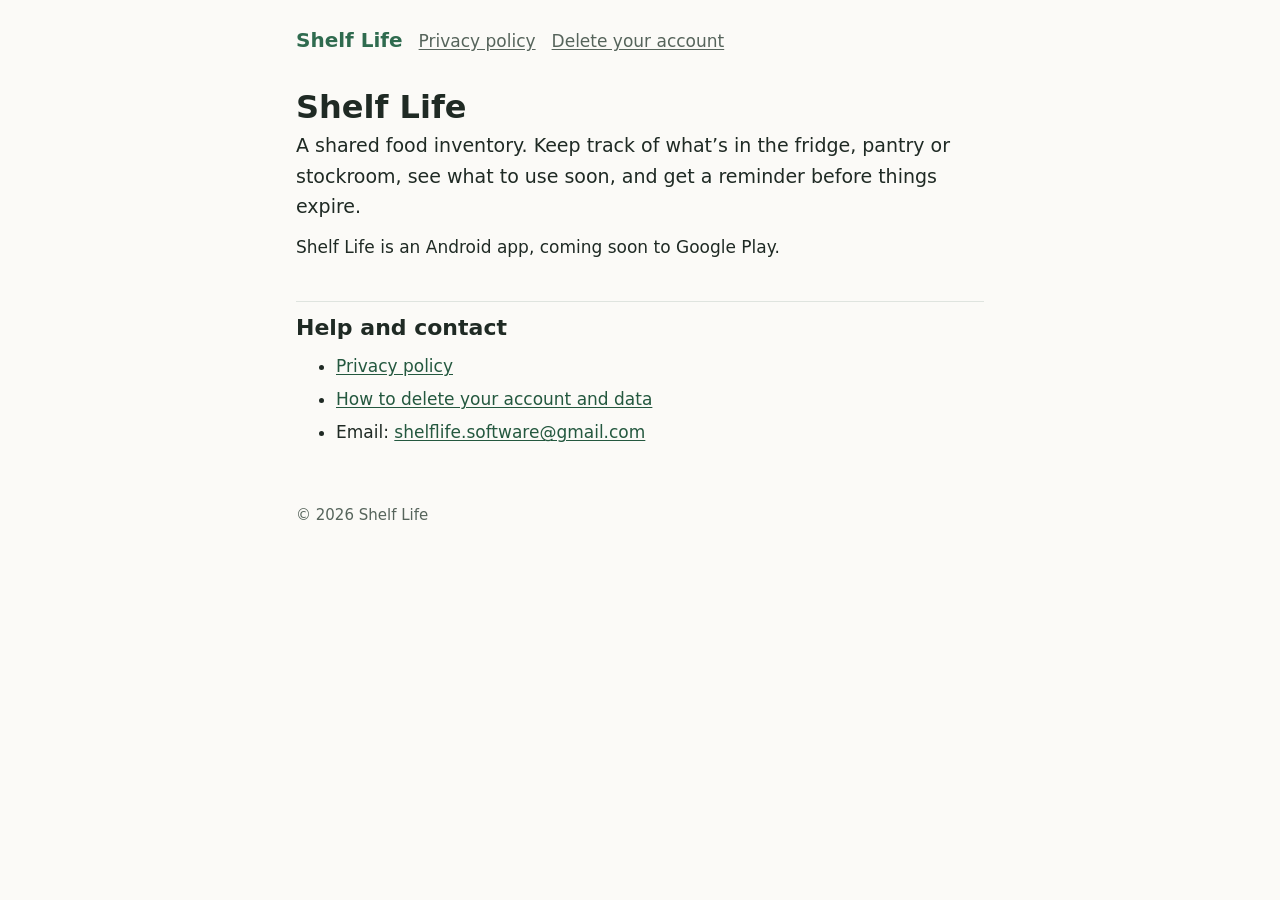
==== index.html @ 1d81137d "Shelf Life info pages" ====
<!doctype html>
<html lang="en">
<head>
  <meta charset="utf-8">
  <meta name="viewport" content="width=device-width, initial-scale=1">
  <title>Shelf Life</title>
  <meta name="description" content="Shelf Life: a shared food inventory for households and businesses.">
  <link rel="stylesheet" href="style.css">
</head>
<body>
  <a class="skip" href="#main">Skip to content</a>
  <header class="site">
    <a class="name" href="./">Shelf Life</a>
    <nav aria-label="Pages">
      <a href="privacy.html">Privacy policy</a>
      <a href="delete-account.html">Delete your account</a>
    </nav>
  </header>

  <main id="main">
    <h1>Shelf Life</h1>
    <p class="lead">A shared food inventory. Keep track of what’s in the fridge, pantry or stockroom,
      see what to use soon, and get a reminder before things expire.</p>
    <p>Shelf Life is an Android app, coming soon to Google Play.</p>

    <h2>Help and contact</h2>
    <ul>
      <li><a href="privacy.html">Privacy policy</a></li>
      <li><a href="delete-account.html">How to delete your account and data</a></li>
      <li>Email: <a href="mailto:shelflife.software@gmail.com">shelflife.software@gmail.com</a></li>
    </ul>
  </main>

  <footer class="site">
    <p>© 2026 Shelf Life</p>
  </footer>
</body>
</html>
---- style.css ----
/* Shelf Life public pages (privacy policy, account deletion). */
:root {
  --bg: #fbfaf7;
  --surface: #ffffff;
  --text: #1f2a24;
  --muted: #56645b;
  --line: #dfe4df;
  --brand: #2f6b4f;
  --brand-soft: #e7f0eb;
  --link: #24583f;
}
@media (prefers-color-scheme: dark) {
  :root {
    --bg: #121714;
    --surface: #1a211d;
    --text: #e8ede9;
    --muted: #a7b3ab;
    --line: #2c3631;
    --brand: #7cc4a0;
    --brand-soft: #1f2e26;
    --link: #8fd3b0;
  }
}

* { box-sizing: border-box; }
html { -webkit-text-size-adjust: 100%; }
body {
  margin: 0;
  background: var(--bg);
  color: var(--text);
  font: 17px/1.6 system-ui, -apple-system, "Segoe UI", Roboto, sans-serif;
}
.skip {
  position: absolute; left: -999px; top: 0;
  background: var(--brand); color: var(--bg); padding: 8px 12px;
}
.skip:focus { left: 8px; }

header.site, main, footer.site { max-width: 720px; margin: 0 auto; padding: 0 16px; }
header.site { padding-top: 24px; padding-bottom: 8px; display: flex; gap: 16px; align-items: baseline; flex-wrap: wrap; }
header.site .name { font-weight: 700; font-size: 20px; color: var(--brand); text-decoration: none; }
header.site nav { display: flex; gap: 16px; flex-wrap: wrap; }
header.site nav a { color: var(--muted); }

h1 { font-size: 32px; line-height: 1.2; margin: 24px 0 4px; }
h2 { font-size: 22px; margin: 40px 0 8px; padding-top: 8px; border-top: 1px solid var(--line); }
h3 { font-size: 18px; margin: 24px 0 4px; }
p, ul, ol, table { margin: 0 0 12px; }
li { margin-bottom: 6px; }
a { color: var(--link); text-underline-offset: 2px; }
a:focus-visible { outline: 3px solid var(--brand); outline-offset: 2px; border-radius: 2px; }
.updated { color: var(--muted); margin-bottom: 24px; }
.lead { font-size: 19px; }

.box {
  background: var(--brand-soft);
  border-radius: 12px;
  padding: 16px 20px;
  margin: 16px 0;
}
.box p:last-child, .box ul:last-child, .box ol:last-child { margin-bottom: 0; }

.table-wrap { overflow-x: auto; }
table { border-collapse: collapse; width: 100%; background: var(--surface); }
th, td { text-align: left; vertical-align: top; padding: 10px 12px; border-bottom: 1px solid var(--line); }
th { font-size: 15px; color: var(--muted); font-weight: 600; }

footer.site { margin-top: 56px; padding-bottom: 40px; color: var(--muted); font-size: 15px; }
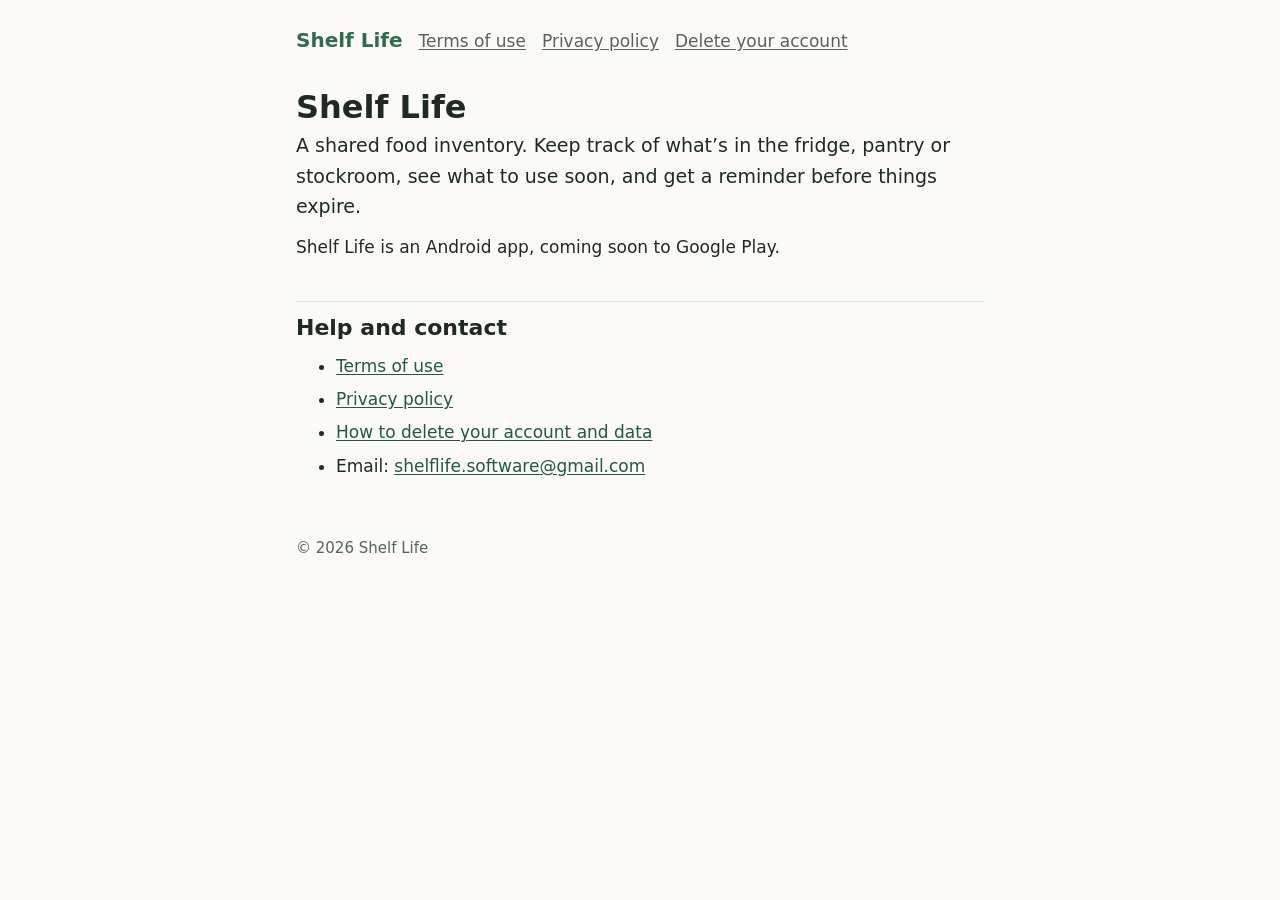
==== commit 3b899bba: "Updated existing pages and added terms.html" ====
--- a/index.html
+++ b/index.html
@@ -12,6 +12,7 @@
   <header class="site">
     <a class="name" href="./">Shelf Life</a>
     <nav aria-label="Pages">
+      <a href="terms.html">Terms of use</a>
       <a href="privacy.html">Privacy policy</a>
       <a href="delete-account.html">Delete your account</a>
     </nav>
@@ -25,6 +26,7 @@
 
     <h2>Help and contact</h2>
     <ul>
+      <li><a href="terms.html">Terms of use</a></li>
       <li><a href="privacy.html">Privacy policy</a></li>
       <li><a href="delete-account.html">How to delete your account and data</a></li>
       <li>Email: <a href="mailto:shelflife.software@gmail.com">shelflife.software@gmail.com</a></li>
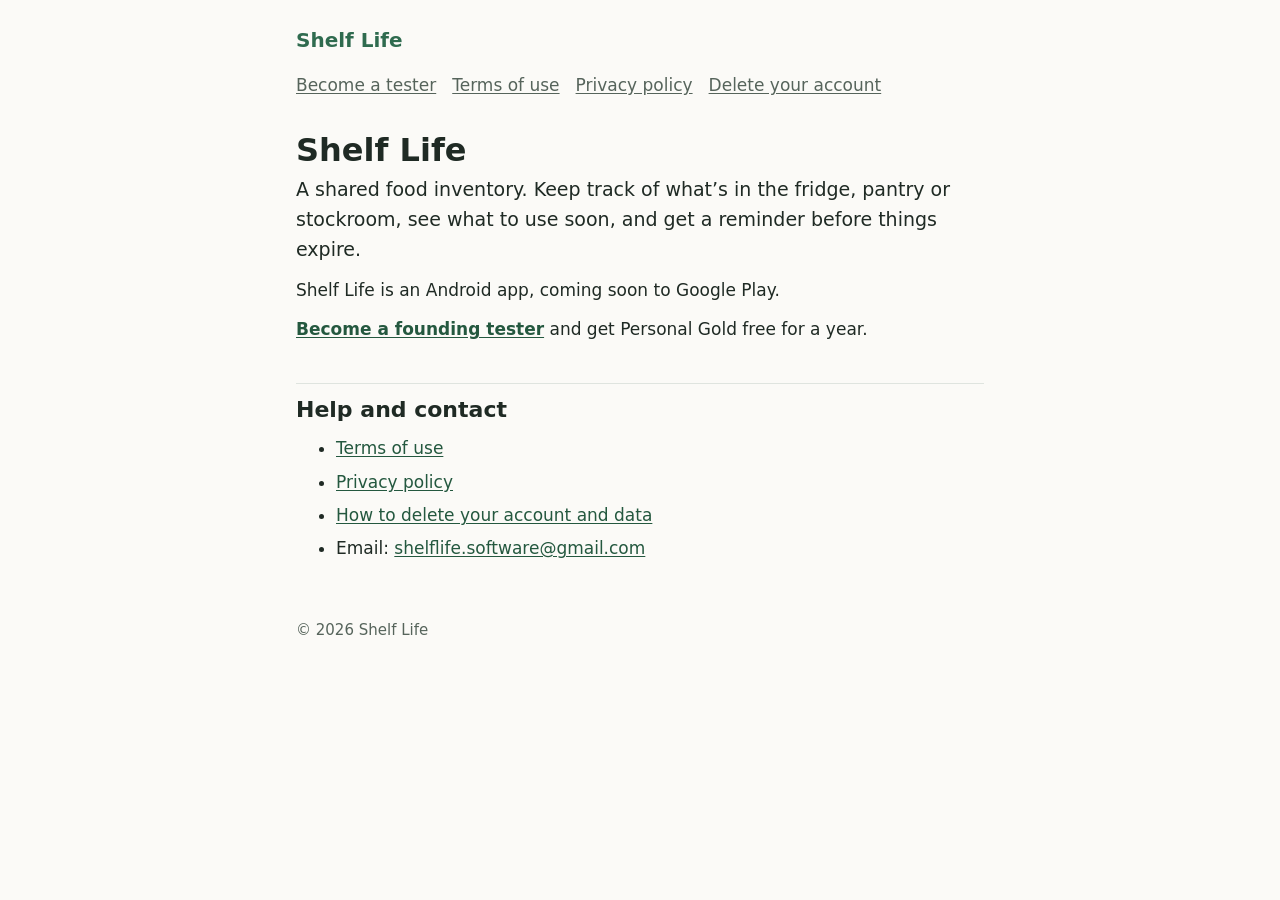
==== commit e073a7ed: "Added tester page and updated privacy/index." ====
--- a/index.html
+++ b/index.html
@@ -12,6 +12,7 @@
   <header class="site">
     <a class="name" href="./">Shelf Life</a>
     <nav aria-label="Pages">
+      <a href="testers.html">Become a tester</a>
       <a href="terms.html">Terms of use</a>
       <a href="privacy.html">Privacy policy</a>
       <a href="delete-account.html">Delete your account</a>
@@ -23,6 +24,7 @@
     <p class="lead">A shared food inventory. Keep track of what’s in the fridge, pantry or stockroom,
       see what to use soon, and get a reminder before things expire.</p>
     <p>Shelf Life is an Android app, coming soon to Google Play.</p>
+    <p><a href="testers.html"><strong>Become a founding tester</strong></a> and get Personal Gold free for a year.</p>
 
     <h2>Help and contact</h2>
     <ul>
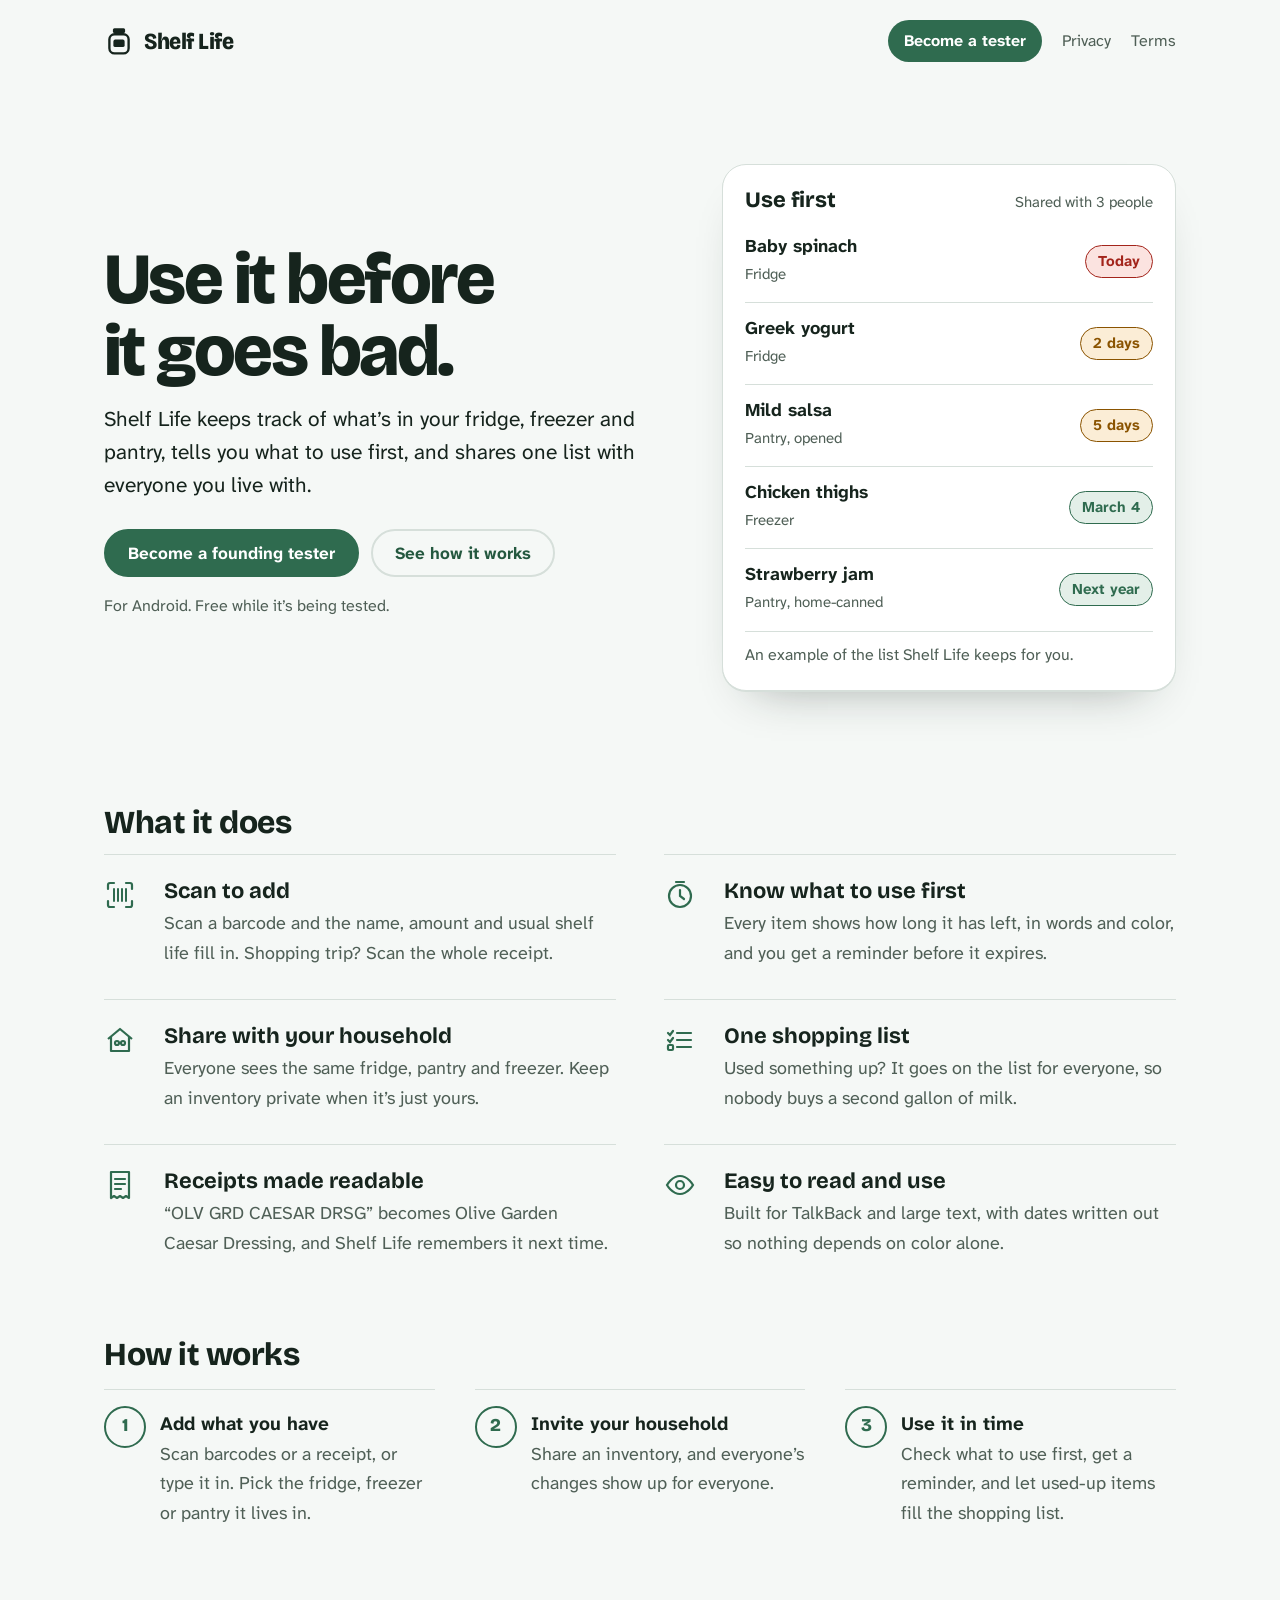
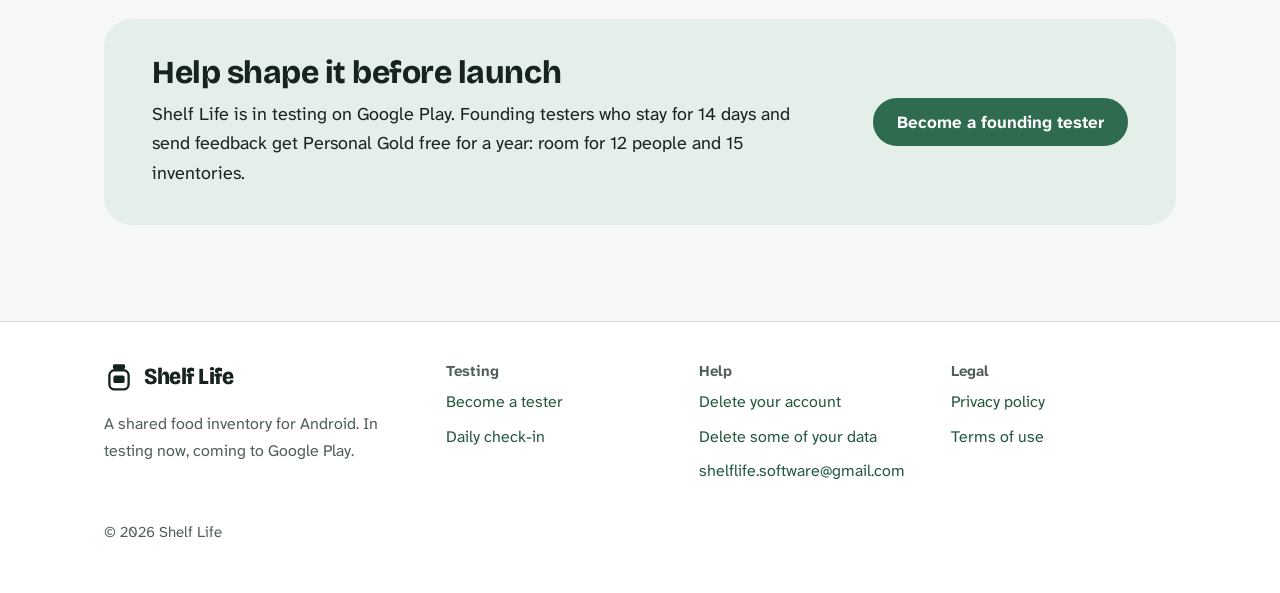
==== commit 7226afaf: "Fixes to overall UI across all pages." ====
--- a/index.html
+++ b/index.html
@@ -3,40 +3,109 @@
 <head>
   <meta charset="utf-8">
   <meta name="viewport" content="width=device-width, initial-scale=1">
-  <title>Shelf Life</title>
-  <meta name="description" content="Shelf Life: a shared food inventory for households and businesses.">
+  <title>Shelf Life: know what to use before it goes bad</title>
+  <meta name="description" content="Shelf Life is a shared food inventory for Android. Scan groceries in, see what to use first, get a reminder before things expire, and share one list with your household.">
+  <meta property="og:title" content="Shelf Life">
+  <meta property="og:description" content="Know what’s in the fridge and pantry, use it before it goes bad, and share one list with everyone you live with.">
+  <meta property="og:type" content="website">
+  <meta name="theme-color" content="#2f6b4f">
+  <link rel="icon" href="data:image/svg+xml,%3Csvg xmlns='http://www.w3.org/2000/svg' viewBox='0 0 32 32'%3E%3Crect x='9.5' y='2.5' width='13' height='5' rx='1.6' fill='%232f6b4f'/%3E%3Crect x='5.75' y='8.75' width='20.5' height='20.5' rx='5.5' fill='white' stroke='%232f6b4f' stroke-width='2.5'/%3E%3Crect x='10' y='14.5' width='12' height='8' rx='2' fill='%232f6b4f'/%3E%3C/svg%3E">
+  <link rel="preconnect" href="https://fonts.googleapis.com">
+  <link rel="preconnect" href="https://fonts.gstatic.com" crossorigin>
+  <link rel="stylesheet" href="https://fonts.googleapis.com/css2?family=Atkinson+Hyperlegible+Next:wght@400;700&family=Bricolage+Grotesque:opsz,wdth,wght@12..96,75..100,700..800&display=swap">
   <link rel="stylesheet" href="style.css">
 </head>
 <body>
   <a class="skip" href="#main">Skip to content</a>
   <header class="site">
-    <a class="name" href="./">Shelf Life</a>
-    <nav aria-label="Pages">
-      <a href="testers.html">Become a tester</a>
-      <a href="terms.html">Terms of use</a>
-      <a href="privacy.html">Privacy policy</a>
-      <a href="delete-account.html">Delete your account</a>
+    <a class="wordmark" href="./" aria-label="Shelf Life home"><svg viewBox="0 0 32 32" aria-hidden="true" focusable="false"><rect x="9.5" y="2.5" width="13" height="5" rx="1.6" fill="currentColor"/><rect x="5.75" y="8.75" width="20.5" height="20.5" rx="5.5" fill="none" stroke="currentColor" stroke-width="2.5"/><rect x="10" y="14.5" width="12" height="8" rx="2" fill="currentColor"/></svg>Shelf Life</a>
+    <nav aria-label="Main">
+      <a href="testers.html" class="nav-cta">Become a tester</a>
+      <a href="privacy.html">Privacy</a>
+      <a href="terms.html">Terms</a>
     </nav>
   </header>
 
   <main id="main">
-    <h1>Shelf Life</h1>
-    <p class="lead">A shared food inventory. Keep track of what’s in the fridge, pantry or stockroom,
-      see what to use soon, and get a reminder before things expire.</p>
-    <p>Shelf Life is an Android app, coming soon to Google Play.</p>
-    <p><a href="testers.html"><strong>Become a founding tester</strong></a> and get Personal Gold free for a year.</p>
+    <section class="hero" aria-labelledby="hero-title">
+      <div>
+        <h1 id="hero-title">Use it before it goes bad.</h1>
+        <p class="lead">Shelf Life keeps track of what’s in your fridge, freezer and pantry, tells you what to use first,
+          and shares one list with everyone you live with.</p>
+        <div class="actions">
+          <a class="button" href="testers.html">Become a founding tester</a>
+          <a class="button plain" href="#how">See how it works</a>
+        </div>
+        <p class="note">For Android. Free while it’s being tested.</p>
+      </div>
+      <figure class="shelf" aria-labelledby="shelf-cap">
+        <header>
+          <strong>Use first</strong>
+          <span>Shared with 3 people</span>
+        </header>
+        <ul>
+          <li><span class="what"><b>Baby spinach</b><small>Fridge</small></span><span class="date today">Today</span></li>
+          <li><span class="what"><b>Greek yogurt</b><small>Fridge</small></span><span class="date soon">2 days</span></li>
+          <li><span class="what"><b>Mild salsa</b><small>Pantry, opened</small></span><span class="date soon">5 days</span></li>
+          <li><span class="what"><b>Chicken thighs</b><small>Freezer</small></span><span class="date fresh">March 4</span></li>
+          <li><span class="what"><b>Strawberry jam</b><small>Pantry, home-canned</small></span><span class="date fresh">Next year</span></li>
+        </ul>
+        <figcaption id="shelf-cap" class="small" style="padding:10px 0 12px;border-top:1px solid var(--line)">An example of the list Shelf Life keeps for you.</figcaption>
+      </figure>
+    </section>
 
-    <h2>Help and contact</h2>
-    <ul>
-      <li><a href="terms.html">Terms of use</a></li>
-      <li><a href="privacy.html">Privacy policy</a></li>
-      <li><a href="delete-account.html">How to delete your account and data</a></li>
-      <li>Email: <a href="mailto:shelflife.software@gmail.com">shelflife.software@gmail.com</a></li>
-    </ul>
+    <section aria-labelledby="what">
+      <h2 id="what">What it does</h2>
+      <ul class="features">
+        <li><svg viewBox="0 0 32 32" fill="none" stroke="currentColor" stroke-width="2.2" stroke-linecap="round" aria-hidden="true"><path d="M4 10V6a2 2 0 0 1 2-2h4M22 4h4a2 2 0 0 1 2 2v4M28 22v4a2 2 0 0 1-2 2h-4M10 28H6a2 2 0 0 1-2-2v-4"/><path d="M10 10v12M14 10v12M18 10v12M22 10v12" stroke-width="2"/></svg><h3>Scan to add</h3><p>Scan a barcode and the name, amount and usual shelf life fill in. Shopping trip? Scan the whole receipt.</p></li>
+        <li><svg viewBox="0 0 32 32" fill="none" stroke="currentColor" stroke-width="2.2" stroke-linecap="round" aria-hidden="true"><circle cx="16" cy="17" r="11"/><path d="M16 11v6l4 3M12 3h8"/></svg><h3>Know what to use first</h3><p>Every item shows how long it has left, in words and color, and you get a reminder before it expires.</p></li>
+        <li><svg viewBox="0 0 32 32" fill="none" stroke="currentColor" stroke-width="2.2" stroke-linejoin="round" aria-hidden="true"><path d="M4 15 16 5l12 10"/><path d="M7 13v14h18V13"/><circle cx="13" cy="19" r="2"/><circle cx="19" cy="19" r="2"/></svg><h3>Share with your household</h3><p>Everyone sees the same fridge, pantry and freezer. Keep an inventory private when it’s just yours.</p></li>
+        <li><svg viewBox="0 0 32 32" fill="none" stroke="currentColor" stroke-width="2.2" stroke-linecap="round" aria-hidden="true"><path d="M13 9h14M13 16h14M13 23h14"/><path d="m4 9 2 2 3-4M4 16l2 2 3-4"/><rect x="4" y="21" width="5" height="5" rx="1"/></svg><h3>One shopping list</h3><p>Used something up? It goes on the list for everyone, so nobody buys a second gallon of milk.</p></li>
+        <li><svg viewBox="0 0 32 32" fill="none" stroke="currentColor" stroke-width="2.2" stroke-linejoin="round" aria-hidden="true"><path d="M7 3h18v26l-3-2-3 2-3-2-3 2-3-2-3 2z"/><path d="M11 10h10M11 15h10M11 20h6" stroke-linecap="round"/></svg><h3>Receipts made readable</h3><p>“OLV GRD CAESAR DRSG” becomes Olive Garden Caesar Dressing, and Shelf Life remembers it next time.</p></li>
+        <li><svg viewBox="0 0 32 32" fill="none" stroke="currentColor" stroke-width="2.2" stroke-linecap="round" aria-hidden="true"><path d="M3 16s5-9 13-9 13 9 13 9-5 9-13 9S3 16 3 16z"/><circle cx="16" cy="16" r="4"/></svg><h3>Easy to read and use</h3><p>Built for TalkBack and large text, with dates written out so nothing depends on color alone.</p></li>
+      </ul>
+    </section>
+
+    <section aria-labelledby="how">
+      <h2 id="how">How it works</h2>
+      <ol class="steps-inline">
+        <li><b>Add what you have</b><span>Scan barcodes or a receipt, or type it in. Pick the fridge, freezer or pantry it lives in.</span></li>
+        <li><b>Invite your household</b><span>Share an inventory, and everyone’s changes show up for everyone.</span></li>
+        <li><b>Use it in time</b><span>Check what to use first, get a reminder, and let used-up items fill the shopping list.</span></li>
+      </ol>
+    </section>
+
+    <section class="band" aria-labelledby="testers">
+      <div>
+        <h2 id="testers">Help shape it before launch</h2>
+        <p>Shelf Life is in testing on Google Play. Founding testers who stay for 14 days and send feedback get
+          Personal Gold free for a year: room for 12 people and 15 inventories.</p>
+      </div>
+      <a class="button" href="testers.html">Become a founding tester</a>
+    </section>
   </main>
 
   <footer class="site">
-    <p>© 2026 Shelf Life</p>
+    <div class="inner">
+      <div class="about">
+        <a class="wordmark" href="./" aria-label="Shelf Life home"><svg viewBox="0 0 32 32" aria-hidden="true" focusable="false"><rect x="9.5" y="2.5" width="13" height="5" rx="1.6" fill="currentColor"/><rect x="5.75" y="8.75" width="20.5" height="20.5" rx="5.5" fill="none" stroke="currentColor" stroke-width="2.5"/><rect x="10" y="14.5" width="12" height="8" rx="2" fill="currentColor"/></svg>Shelf Life</a>
+        <p>A shared food inventory for Android. In testing now, coming to Google Play.</p>
+      </div>
+      <nav aria-labelledby="f-test"><h2 id="f-test">Testing</h2><ul>
+        <li><a href="testers.html">Become a tester</a></li>
+        <li><a href="testers.html#check-in">Daily check-in</a></li>
+      </ul></nav>
+      <nav aria-labelledby="f-help"><h2 id="f-help">Help</h2><ul>
+        <li><a href="delete-account.html">Delete your account</a></li>
+        <li><a href="delete-data.html">Delete some of your data</a></li>
+        <li><a href="mailto:shelflife.software@gmail.com">shelflife.software@gmail.com</a></li>
+      </ul></nav>
+      <nav aria-labelledby="f-legal"><h2 id="f-legal">Legal</h2><ul>
+        <li><a href="privacy.html">Privacy policy</a></li>
+        <li><a href="terms.html">Terms of use</a></li>
+      </ul></nav>
+      <p class="legal">© 2026 Shelf Life</p>
+    </div>
   </footer>
 </body>
 </html>
--- a/style.css
+++ b/style.css
@@ -1,68 +1,223 @@
-/* Shelf Life public pages (privacy policy, account deletion). */
+/* Shelf Life website. One stylesheet for every page.
+   Type: Bricolage Grotesque (headings, wordmark) and Atkinson Hyperlegible Next
+   (everything you read; designed by the Braille Institute for low-vision readers).
+   Color: the app's herb green, with the same date colors the app uses
+   (amber = use soon, tomato = today/expired). */
 :root {
-  --bg: #fbfaf7;
+  --bg: #f5f8f6;          /* fridge white */
   --surface: #ffffff;
-  --text: #1f2a24;
-  --muted: #56645b;
-  --line: #dfe4df;
-  --brand: #2f6b4f;
-  --brand-soft: #e7f0eb;
+  --text: #16241d;        /* ink */
+  --muted: #4f5f56;
+  --line: #d6dfda;
+  --brand: #2f6b4f;       /* herb */
+  --brand-strong: #24583f;
+  --brand-soft: #e3efe8;  /* mint wash */
   --link: #24583f;
+  --amber: #8a5300;
+  --amber-soft: #fbedd6;
+  --tomato: #a3241b;
+  --tomato-soft: #fbe3e0;
+  --fresh: #2f6b4f;
+  --fresh-soft: #e3efe8;
+  --on-brand: #ffffff;
+  --display: "Bricolage Grotesque", "Segoe UI", system-ui, sans-serif;
+  --body: "Atkinson Hyperlegible Next", "Atkinson Hyperlegible", system-ui, -apple-system, "Segoe UI", Roboto, sans-serif;
+  --wide: 1120px;
+  --read: 70ch;
+  color-scheme: light dark;
 }
 @media (prefers-color-scheme: dark) {
   :root {
-    --bg: #121714;
-    --surface: #1a211d;
-    --text: #e8ede9;
-    --muted: #a7b3ab;
-    --line: #2c3631;
+    --bg: #0f1613;
+    --surface: #17201b;
+    --text: #e6eee9;
+    --muted: #a9b7af;
+    --line: #2a3530;
     --brand: #7cc4a0;
-    --brand-soft: #1f2e26;
+    --brand-strong: #9ad6b6;
+    --brand-soft: #1c2b24;
     --link: #8fd3b0;
+    --amber: #f2b45a;
+    --amber-soft: #33270f;
+    --tomato: #f2a39b;
+    --tomato-soft: #3a1c19;
+    --fresh: #8fd3b0;
+    --fresh-soft: #1c2b24;
+    --on-brand: #0f1613;
   }
 }
 
 * { box-sizing: border-box; }
-html { -webkit-text-size-adjust: 100%; }
+html { -webkit-text-size-adjust: 100%; scroll-padding-top: 24px; }
 body {
   margin: 0;
   background: var(--bg);
   color: var(--text);
-  font: 17px/1.6 system-ui, -apple-system, "Segoe UI", Roboto, sans-serif;
-}
+  font: 400 18px/1.65 var(--body);
+  font-optical-sizing: auto;
+}
+img, svg { max-width: 100%; }
+a { color: var(--link); text-underline-offset: 3px; text-decoration-thickness: 1px; }
+a:hover { text-decoration-thickness: 2px; }
+:focus-visible { outline: 3px solid var(--brand); outline-offset: 3px; border-radius: 4px; }
 .skip {
-  position: absolute; left: -999px; top: 0;
-  background: var(--brand); color: var(--bg); padding: 8px 12px;
+  position: absolute; left: -999px; top: 8px; z-index: 10;
+  background: var(--brand); color: var(--on-brand); padding: 10px 14px; border-radius: 8px; font-weight: 700;
 }
 .skip:focus { left: 8px; }
-
-header.site, main, footer.site { max-width: 720px; margin: 0 auto; padding: 0 16px; }
-header.site { padding-top: 24px; padding-bottom: 8px; display: flex; gap: 16px; align-items: baseline; flex-wrap: wrap; }
-header.site .name { font-weight: 700; font-size: 20px; color: var(--brand); text-decoration: none; }
-header.site nav { display: flex; gap: 16px; flex-wrap: wrap; }
-header.site nav a { color: var(--muted); }
-
-h1 { font-size: 32px; line-height: 1.2; margin: 24px 0 4px; }
-h2 { font-size: 22px; margin: 40px 0 8px; padding-top: 8px; border-top: 1px solid var(--line); }
-h3 { font-size: 18px; margin: 24px 0 4px; }
-p, ul, ol, table { margin: 0 0 12px; }
+@media (prefers-reduced-motion: reduce) { * { scroll-behavior: auto !important; transition: none !important; animation: none !important; } }
+
+/* ---------- Header ---------- */
+header.site {
+  max-width: var(--wide); margin: 0 auto; padding: 20px 24px;
+  display: flex; align-items: center; justify-content: space-between; gap: 12px 24px; flex-wrap: wrap;
+}
+.wordmark {
+  display: inline-flex; align-items: center; gap: 10px; text-decoration: none; color: var(--text);
+  font: 800 23px/1 var(--display); letter-spacing: -0.02em; font-stretch: 90%;
+}
+.wordmark svg { width: 30px; height: 30px; flex: none; }
+header.site nav { display: flex; align-items: center; gap: 4px 20px; flex-wrap: wrap; }
+header.site nav a { color: var(--muted); text-decoration: none; font-size: 16px; padding: 6px 0; }
+header.site nav a:hover, header.site nav a[aria-current="page"] { color: var(--text); text-decoration: underline; text-decoration-thickness: 2px; text-underline-offset: 6px; }
+header.site nav a.nav-cta {
+  color: var(--on-brand); background: var(--brand); padding: 8px 16px; border-radius: 999px; font-weight: 700;
+}
+header.site nav a.nav-cta:hover, header.site nav a.nav-cta[aria-current="page"] { color: var(--on-brand); background: var(--brand-strong); text-decoration: none; }
+
+/* ---------- Type ---------- */
+h1, h2, h3 { font-family: var(--display); color: var(--text); font-optical-sizing: auto; }
+h1 { font-size: clamp(36px, 5vw, 52px); line-height: 1.05; letter-spacing: -0.025em; font-weight: 800; margin: 8px 0 16px; text-wrap: balance; }
+h2 { font-size: clamp(26px, 3vw, 32px); line-height: 1.15; letter-spacing: -0.015em; font-weight: 750; margin: 56px 0 12px; text-wrap: balance; }
+h3 { font-size: 21px; line-height: 1.3; font-weight: 700; margin: 28px 0 6px; }
+p, ul, ol, table, dl { margin: 0 0 14px; }
 li { margin-bottom: 6px; }
-a { color: var(--link); text-underline-offset: 2px; }
-a:focus-visible { outline: 3px solid var(--brand); outline-offset: 2px; border-radius: 2px; }
-.updated { color: var(--muted); margin-bottom: 24px; }
-.lead { font-size: 19px; }
-
-.box {
-  background: var(--brand-soft);
-  border-radius: 12px;
-  padding: 16px 20px;
-  margin: 16px 0;
-}
+li::marker { color: var(--muted); }
+strong { font-weight: 700; }
+.lead { font-size: 21px; line-height: 1.55; color: var(--text); max-width: 60ch; }
+.updated { color: var(--muted); font-size: 16px; margin: 0 0 24px; }
+.small { color: var(--muted); font-size: 16px; }
+
+/* ---------- Buttons ---------- */
+.button {
+  display: inline-flex; align-items: center; justify-content: center; gap: 8px; min-height: 48px;
+  padding: 12px 22px; border-radius: 999px; background: var(--brand); color: var(--on-brand);
+  font: 700 17px/1.2 var(--body); text-decoration: none; border: 2px solid var(--brand); cursor: pointer;
+}
+.button:hover { background: var(--brand-strong); border-color: var(--brand-strong); text-decoration: none; }
+.button.plain { background: transparent; color: var(--link); border-color: var(--line); }
+.button.plain:hover { border-color: var(--brand); background: var(--brand-soft); }
+.button[disabled] { opacity: .5; cursor: default; }
+
+/* ---------- Page frames ---------- */
+main { max-width: var(--wide); margin: 0 auto; padding: 8px 24px 0; }
+.page-head { max-width: var(--read); padding: 24px 0 8px; }
+.page-head .lead { margin-bottom: 0; }
+
+/* Long documents: reading column, with "On this page" beside it on wide screens. */
+.doc { display: grid; gap: 0 56px; }
+.doc .body { max-width: var(--read); min-width: 0; }
+.doc .body > h2:first-child { margin-top: 24px; }
+.toc { font-size: 16px; }
+.toc h2 { font: 700 15px/1.3 var(--body); color: var(--muted); margin: 0 0 8px; letter-spacing: 0; }
+.toc ol { list-style: none; padding: 0; margin: 0; border-left: 2px solid var(--line); }
+.toc li { margin: 0; }
+.toc a { display: block; padding: 5px 0 5px 14px; margin-left: -2px; border-left: 2px solid transparent; color: var(--muted); text-decoration: none; line-height: 1.35; }
+.toc a:hover { color: var(--text); border-left-color: var(--brand); }
+.toc details { background: var(--surface); border: 1px solid var(--line); border-radius: 12px; padding: 12px 16px; margin: 8px 0 8px; }
+.toc summary { cursor: pointer; font-weight: 700; color: var(--text); }
+.toc details ol { margin-top: 10px; }
+.doc .body h2 { padding-top: 20px; border-top: 1px solid var(--line); }
+@media (min-width: 1000px) {
+  .doc { grid-template-columns: minmax(0, 1fr) 240px; }
+  .toc { grid-column: 2; grid-row: 1; }
+  .doc .body { grid-column: 1; grid-row: 1; }
+  .toc .sticky { position: sticky; top: 24px; padding-top: 32px; }
+  .toc details { background: none; border: 0; padding: 0; margin: 0; }
+  .toc summary { display: none; }
+}
+@media (max-width: 999px) {
+  .toc h2 { display: none; }
+}
+
+/* Callouts and tables */
+.box { background: var(--brand-soft); border-radius: 16px; padding: 18px 22px; margin: 20px 0; }
 .box p:last-child, .box ul:last-child, .box ol:last-child { margin-bottom: 0; }
-
-.table-wrap { overflow-x: auto; }
-table { border-collapse: collapse; width: 100%; background: var(--surface); }
-th, td { text-align: left; vertical-align: top; padding: 10px 12px; border-bottom: 1px solid var(--line); }
-th { font-size: 15px; color: var(--muted); font-weight: 600; }
-
-footer.site { margin-top: 56px; padding-bottom: 40px; color: var(--muted); font-size: 15px; }
+.box > :first-child { margin-top: 0; }
+.table-wrap { overflow-x: auto; margin: 0 0 16px; border: 1px solid var(--line); border-radius: 12px; background: var(--surface); }
+table { border-collapse: collapse; width: 100%; margin: 0; font-size: 16px; }
+th, td { text-align: left; vertical-align: top; padding: 12px 14px; border-bottom: 1px solid var(--line); }
+tr:last-child td { border-bottom: 0; }
+th { font-size: 15px; color: var(--muted); font-weight: 700; background: var(--bg); }
+
+/* ---------- Footer ---------- */
+footer.site { margin-top: 96px; border-top: 1px solid var(--line); background: var(--surface); }
+footer.site .inner {
+  max-width: var(--wide); margin: 0 auto; padding: 40px 24px 48px;
+  display: grid; gap: 28px; grid-template-columns: 1fr;
+}
+footer.site .about p { color: var(--muted); font-size: 16px; max-width: 36ch; margin: 10px 0 0; }
+footer.site h2 { font: 700 15px/1.3 var(--body); color: var(--muted); margin: 0 0 8px; letter-spacing: 0; border: 0; padding: 0; }
+footer.site ul { list-style: none; padding: 0; margin: 0; font-size: 16px; }
+footer.site li { margin-bottom: 8px; }
+footer.site .legal { grid-column: 1 / -1; color: var(--muted); font-size: 15px; margin: 0; }
+@media (min-width: 760px) { footer.site .inner { grid-template-columns: 1.4fr 1fr 1fr 1fr; } }
+
+/* ---------- Home ---------- */
+.hero { display: grid; gap: 40px; align-items: center; padding: 32px 0 24px; }
+.hero h1 { font-size: clamp(42px, 6.4vw, 72px); line-height: 1; letter-spacing: -0.035em; max-width: 13ch; }
+.hero .lead { margin-bottom: 28px; }
+.hero .actions { display: flex; flex-wrap: wrap; gap: 12px; align-items: center; }
+.hero .note { color: var(--muted); font-size: 16px; margin: 16px 0 0; }
+@media (min-width: 900px) { .hero { grid-template-columns: 1.1fr 0.9fr; gap: 64px; padding: 56px 0 40px; } }
+
+/* The "Use first" list: a little of what the app shows you. */
+.shelf {
+  background: var(--surface); border: 1px solid var(--line); border-radius: 24px; padding: 22px 22px 10px;
+  box-shadow: 0 1px 0 var(--line), 0 24px 48px -32px rgba(22, 36, 29, .45);
+  max-width: 460px; width: 100%; justify-self: center;
+}
+.shelf header { display: flex; justify-content: space-between; align-items: baseline; gap: 12px; margin-bottom: 6px; }
+.shelf header strong { font: 750 22px/1.2 var(--display); letter-spacing: -0.01em; }
+.shelf header span { color: var(--muted); font-size: 15px; }
+.shelf ul { list-style: none; padding: 0; margin: 0; }
+.shelf li { display: flex; align-items: center; gap: 14px; padding: 14px 0; border-top: 1px solid var(--line); margin: 0; }
+.shelf li:first-child { border-top: 0; }
+.shelf .what { flex: 1; min-width: 0; }
+.shelf .what b { display: block; font-weight: 700; line-height: 1.3; }
+.shelf .what small { color: var(--muted); font-size: 15px; }
+.date {
+  flex: none; font-weight: 700; font-size: 15px; line-height: 1; padding: 8px 12px; border-radius: 999px;
+  border: 1.5px solid currentColor; white-space: nowrap;
+}
+.date.today { color: var(--tomato); background: var(--tomato-soft); }
+.date.soon { color: var(--amber); background: var(--amber-soft); }
+.date.fresh { color: var(--fresh); background: var(--fresh-soft); }
+
+.features { display: grid; gap: 8px 48px; margin: 8px 0 0; padding: 0; list-style: none; }
+.features li { display: grid; grid-template-columns: 44px 1fr; grid-template-rows: auto 1fr; gap: 4px 16px; padding: 22px 0; border-top: 1px solid var(--line); margin: 0; }
+.features svg { width: 32px; height: 32px; color: var(--brand); grid-row: span 2; margin-top: 2px; }
+.features h3 { margin: 0; font-size: 22px; }
+.features p { margin: 0; color: var(--muted); }
+@media (min-width: 760px) { .features { grid-template-columns: 1fr 1fr; } }
+
+.section-intro { max-width: 60ch; color: var(--muted); }
+.band {
+  margin: 72px 0 0; padding: 36px clamp(22px, 4vw, 48px); border-radius: 28px; background: var(--brand-soft);
+  display: grid; gap: 20px 48px; align-items: center;
+}
+.band h2 { margin: 0 0 8px; }
+.band p { margin: 0; max-width: 56ch; }
+@media (min-width: 860px) { .band { grid-template-columns: 1fr auto; } }
+
+.steps-inline { counter-reset: s; list-style: none; padding: 0; margin: 16px 0 0; display: grid; gap: 0 40px; }
+.steps-inline li { counter-increment: s; padding: 18px 0 18px 56px; position: relative; border-top: 1px solid var(--line); margin: 0; }
+.steps-inline li::before {
+  content: counter(s); position: absolute; left: 0; top: 16px; width: 38px; height: 38px; border-radius: 50%;
+  border: 2px solid var(--brand); color: var(--brand); font: 800 18px/34px var(--display); text-align: center;
+}
+.steps-inline b { display: block; font-size: 19px; }
+.steps-inline span { color: var(--muted); }
+@media (min-width: 860px) { .steps-inline { grid-template-columns: repeat(3, 1fr); } }
+footer.site ul a { text-decoration: none; }
+footer.site ul a:hover { text-decoration: underline; }
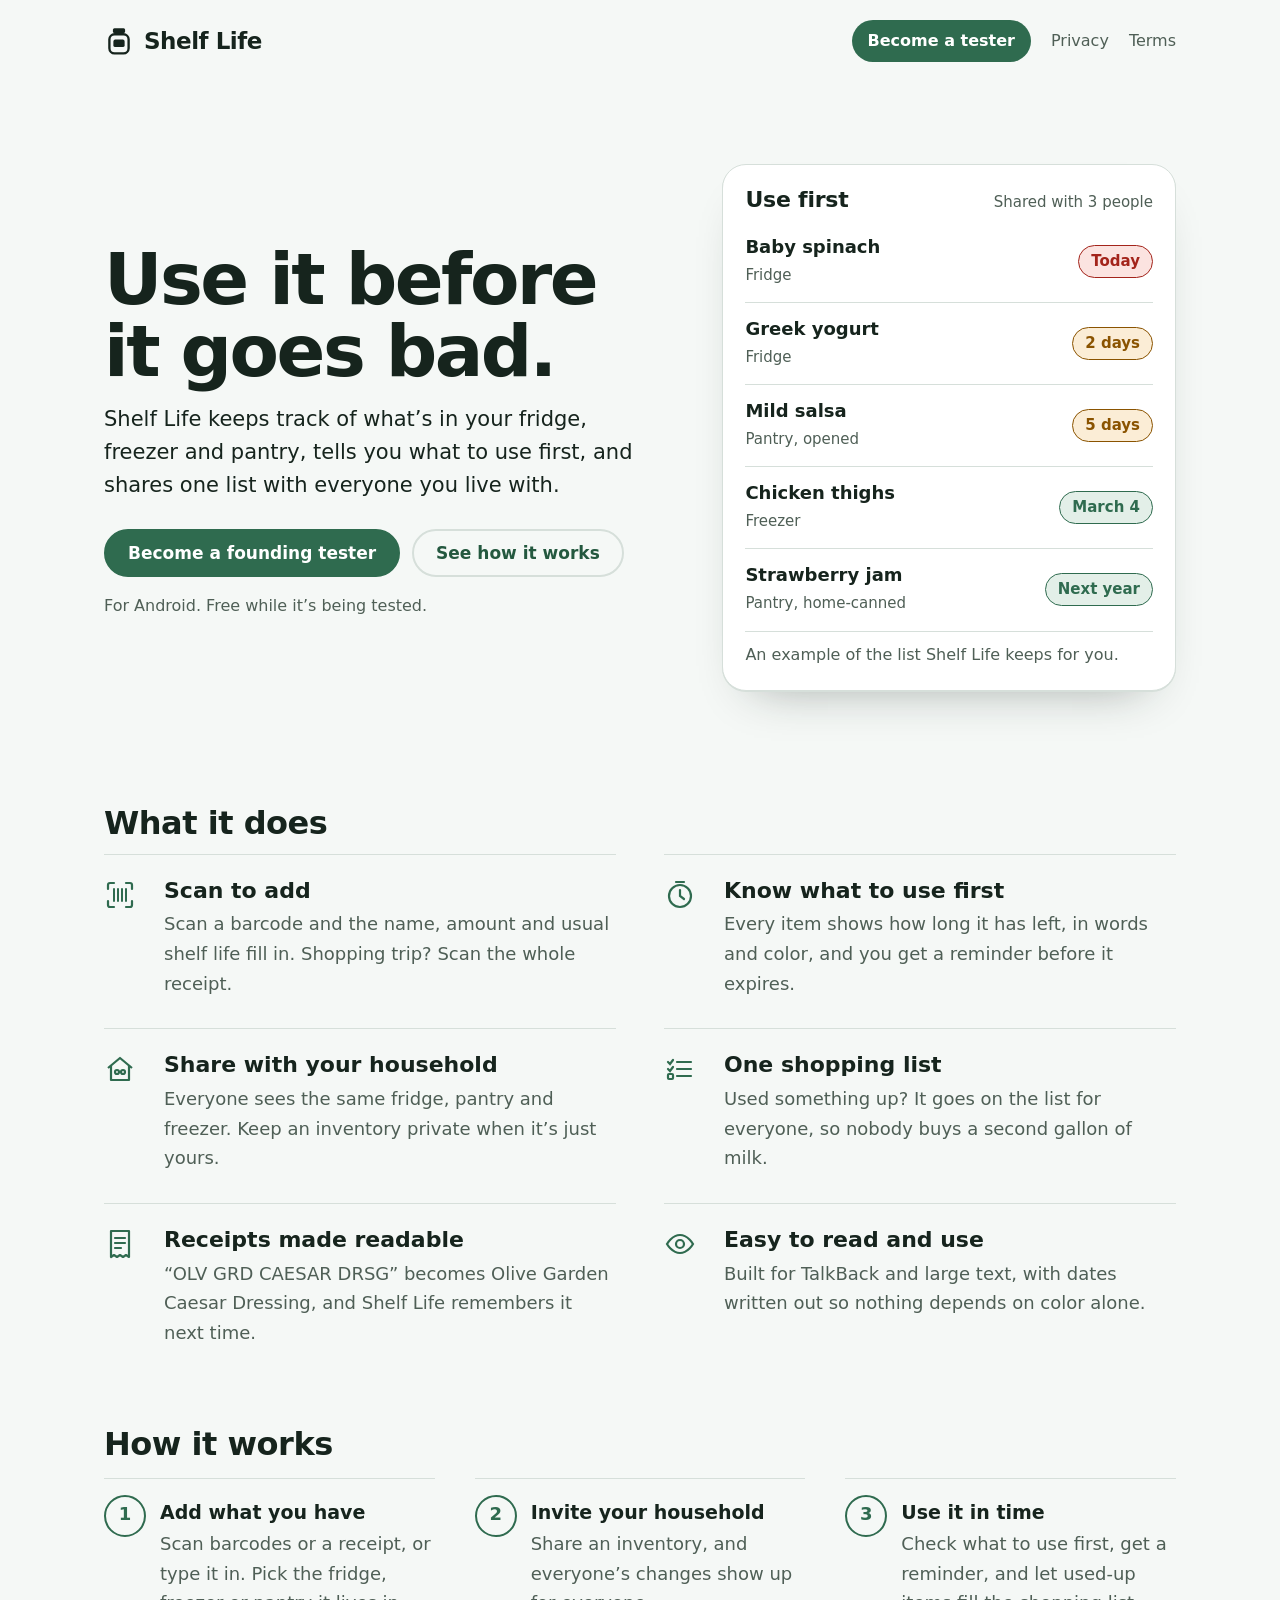
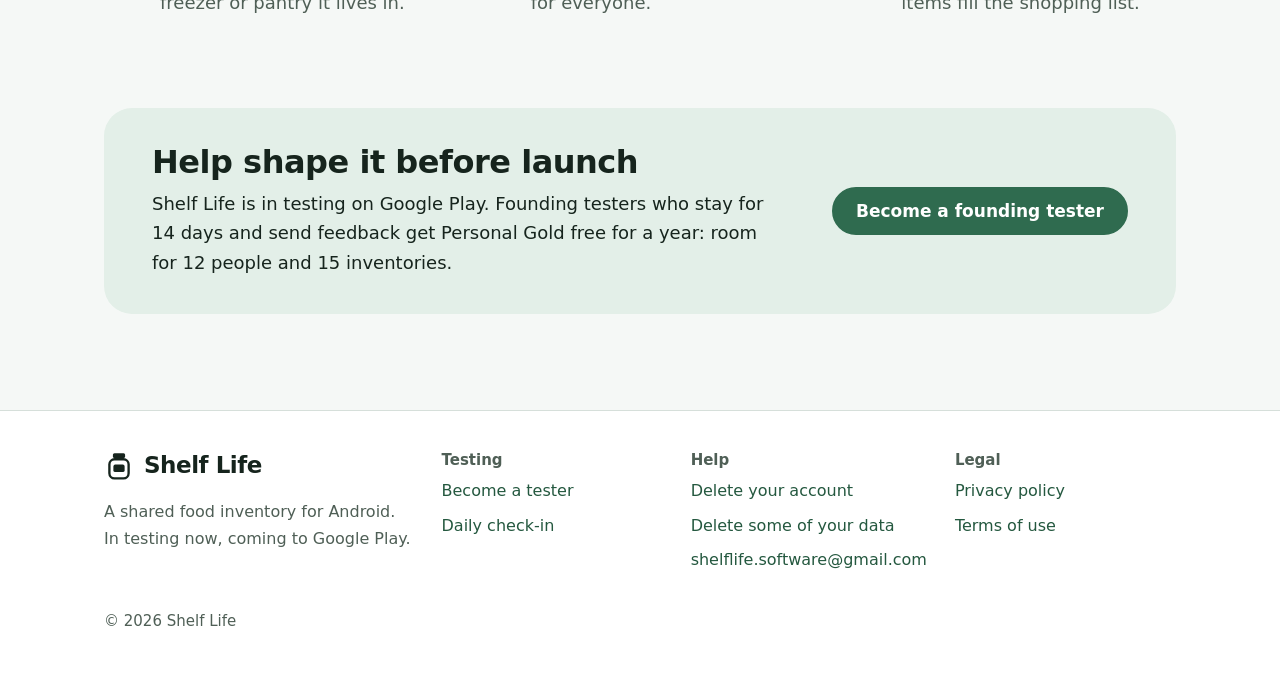
==== commit d103678c: "Word filters mostly." ====
--- a/index.html
+++ b/index.html
@@ -8,6 +8,8 @@
   <meta property="og:title" content="Shelf Life">
   <meta property="og:description" content="Know what’s in the fridge and pantry, use it before it goes bad, and share one list with everyone you live with.">
   <meta property="og:type" content="website">
+  <meta http-equiv="Content-Security-Policy" content="default-src 'self'; script-src 'self' 'unsafe-inline' https://challenges.cloudflare.com; style-src 'self' 'unsafe-inline' https://fonts.googleapis.com; font-src https://fonts.gstatic.com; img-src 'self' data:; connect-src https://ebxvcxdxijuygfoatgzl.supabase.co; frame-src https://challenges.cloudflare.com; object-src 'none'; base-uri 'none'; form-action 'self'">
+  <meta name="referrer" content="strict-origin-when-cross-origin">
   <meta name="theme-color" content="#2f6b4f">
   <link rel="icon" href="data:image/svg+xml,%3Csvg xmlns='http://www.w3.org/2000/svg' viewBox='0 0 32 32'%3E%3Crect x='9.5' y='2.5' width='13' height='5' rx='1.6' fill='%232f6b4f'/%3E%3Crect x='5.75' y='8.75' width='20.5' height='20.5' rx='5.5' fill='white' stroke='%232f6b4f' stroke-width='2.5'/%3E%3Crect x='10' y='14.5' width='12' height='8' rx='2' fill='%232f6b4f'/%3E%3C/svg%3E">
   <link rel="preconnect" href="https://fonts.googleapis.com">
